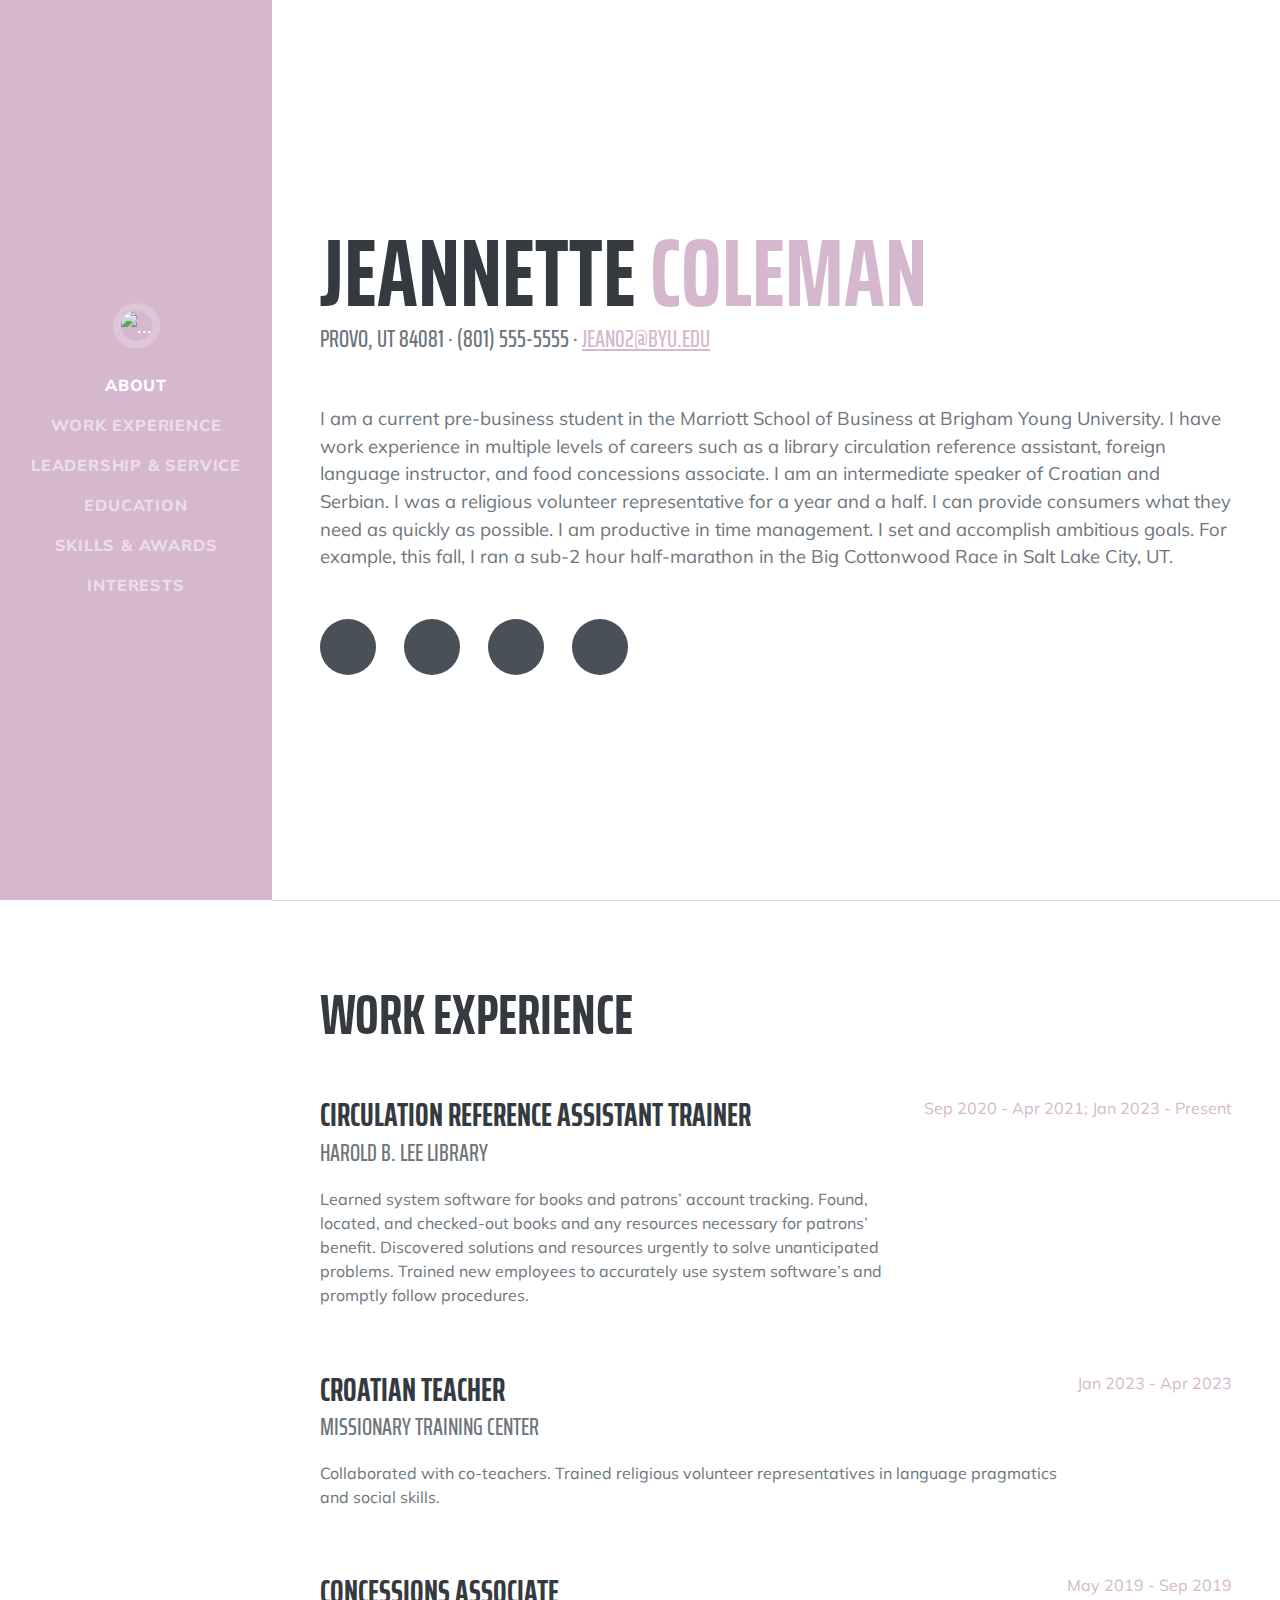
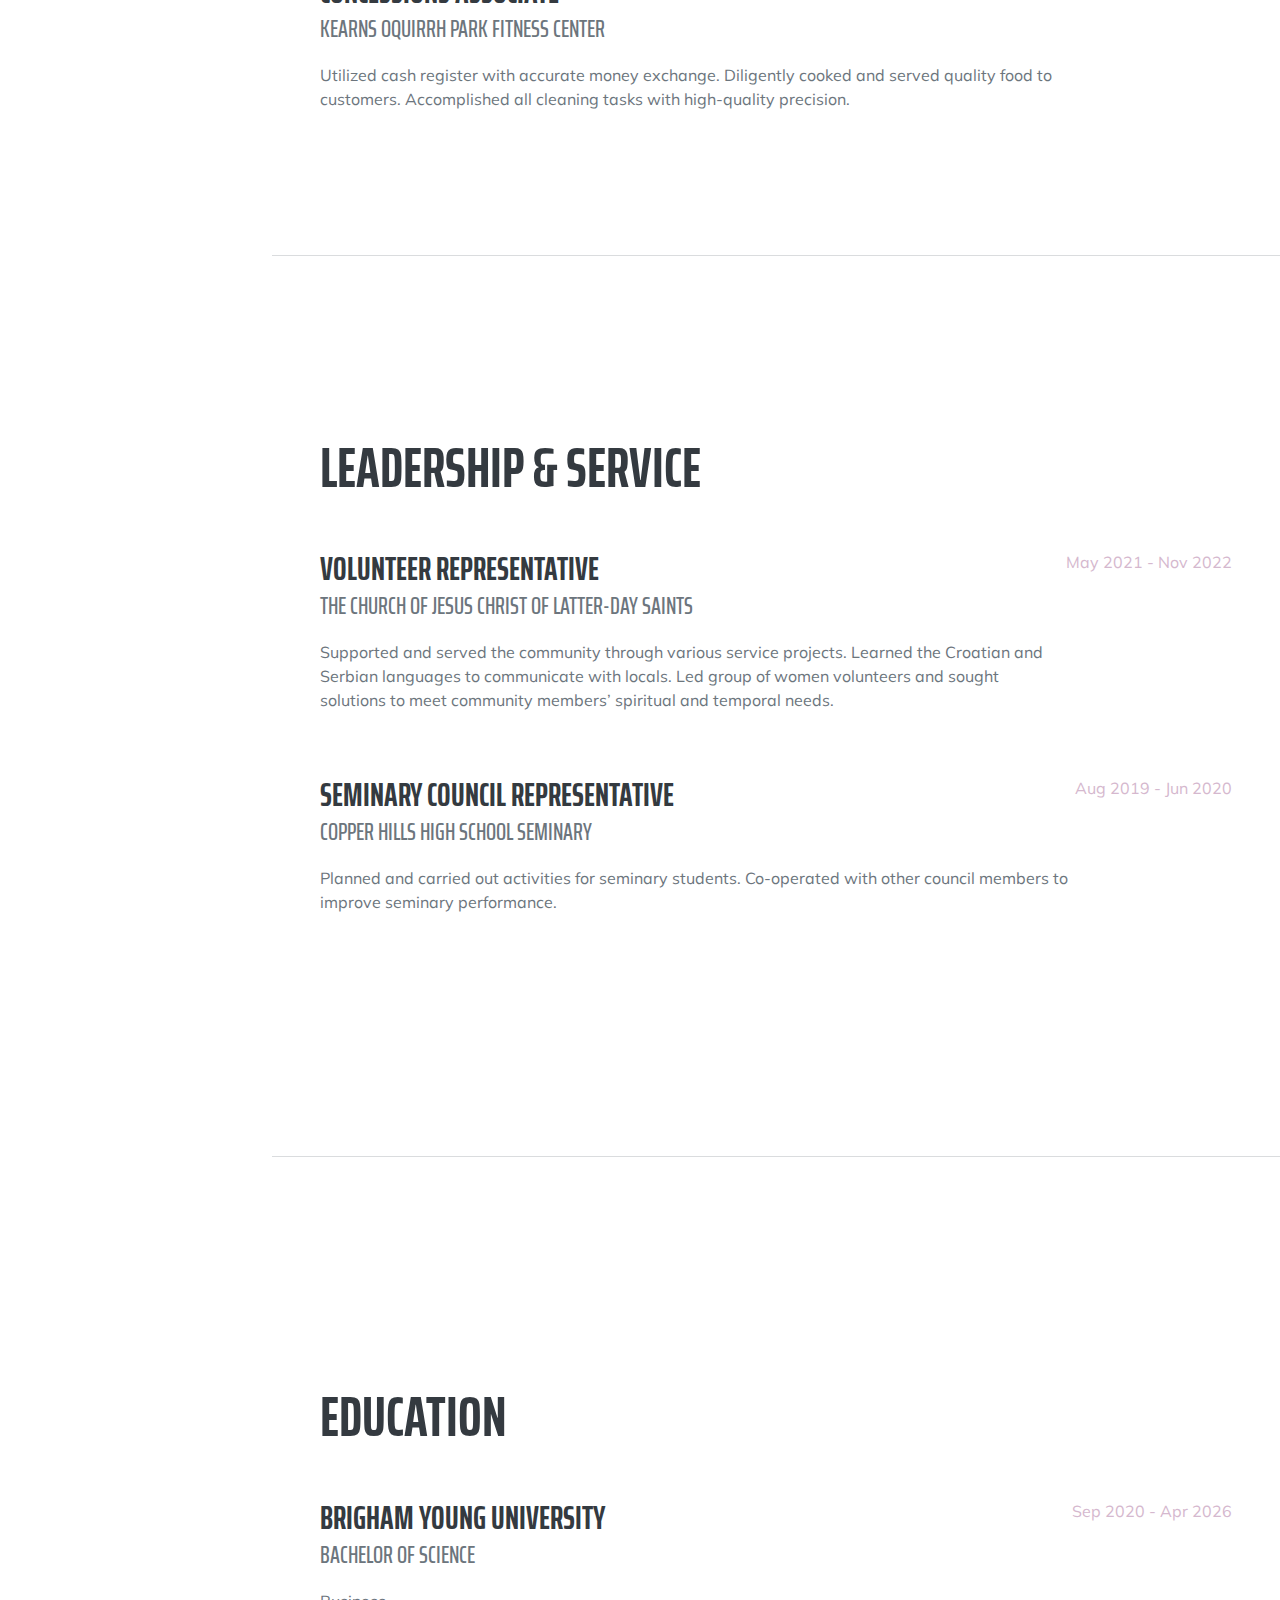
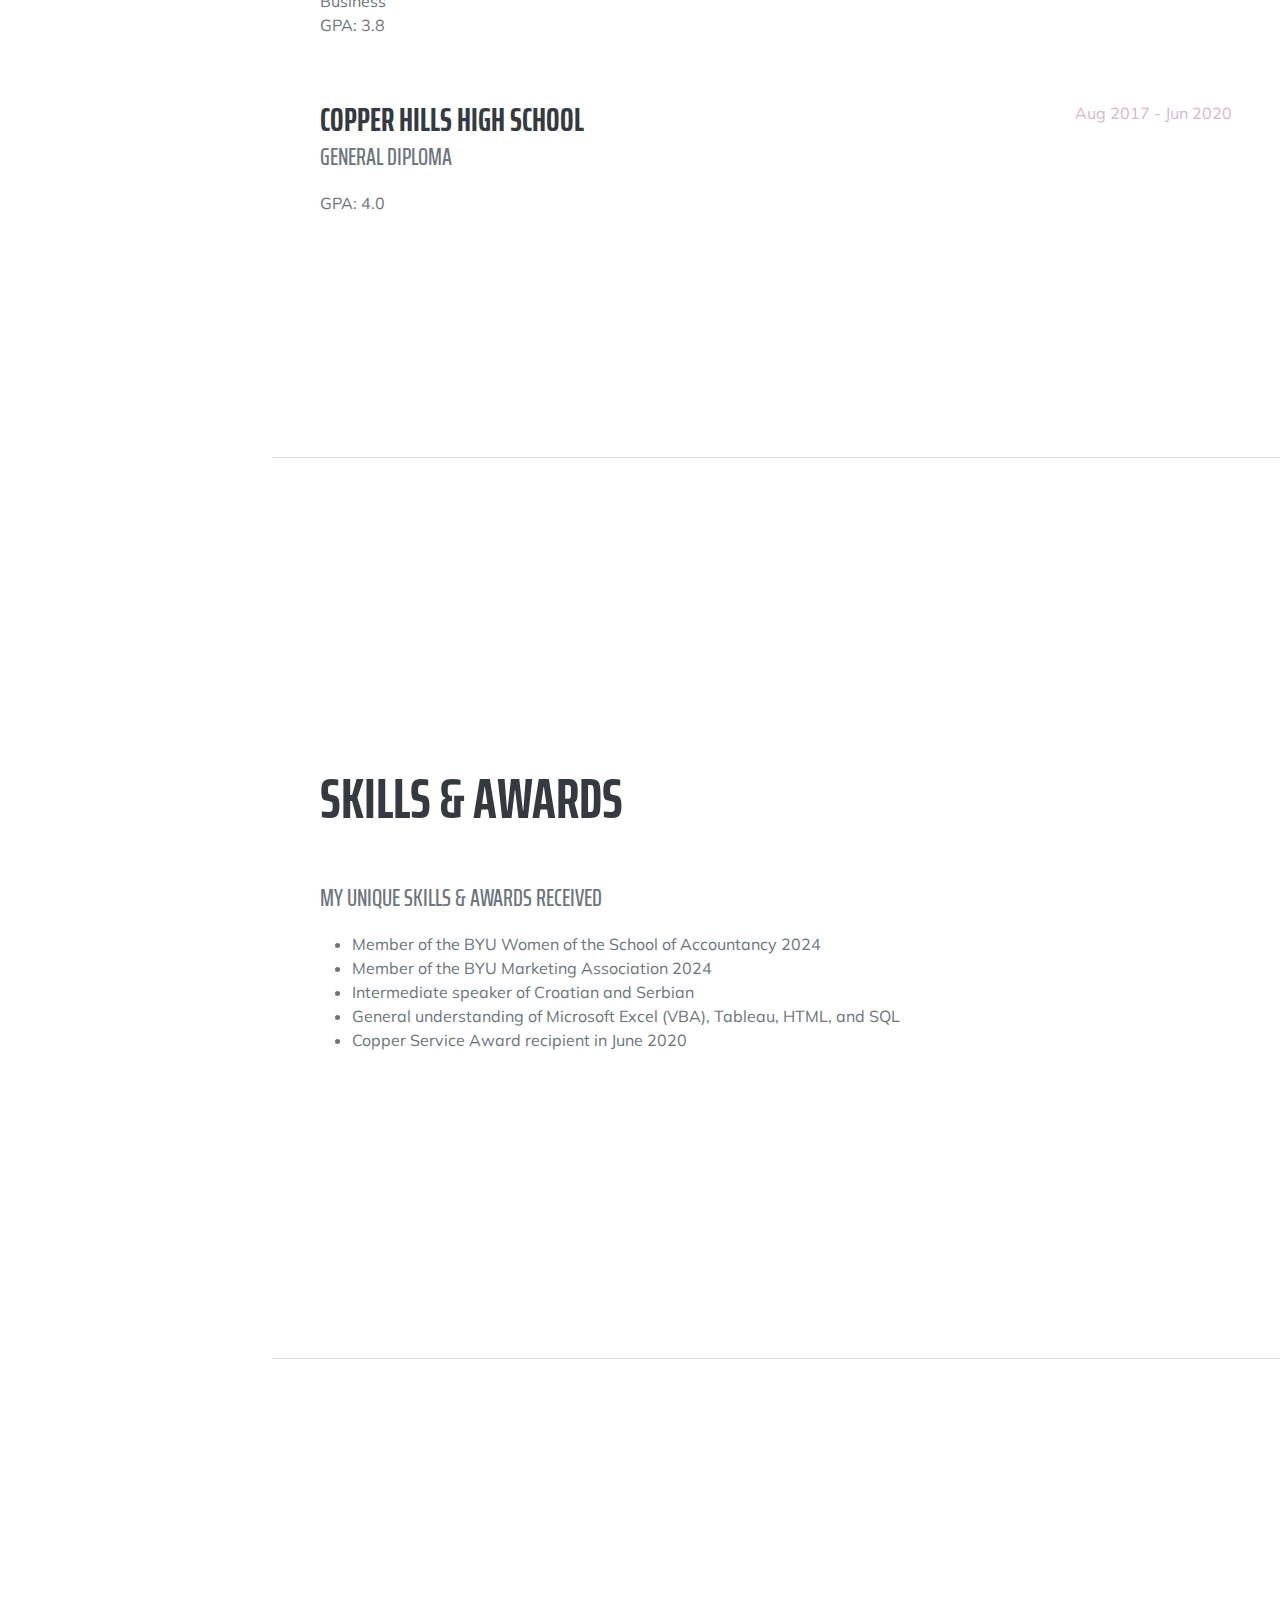
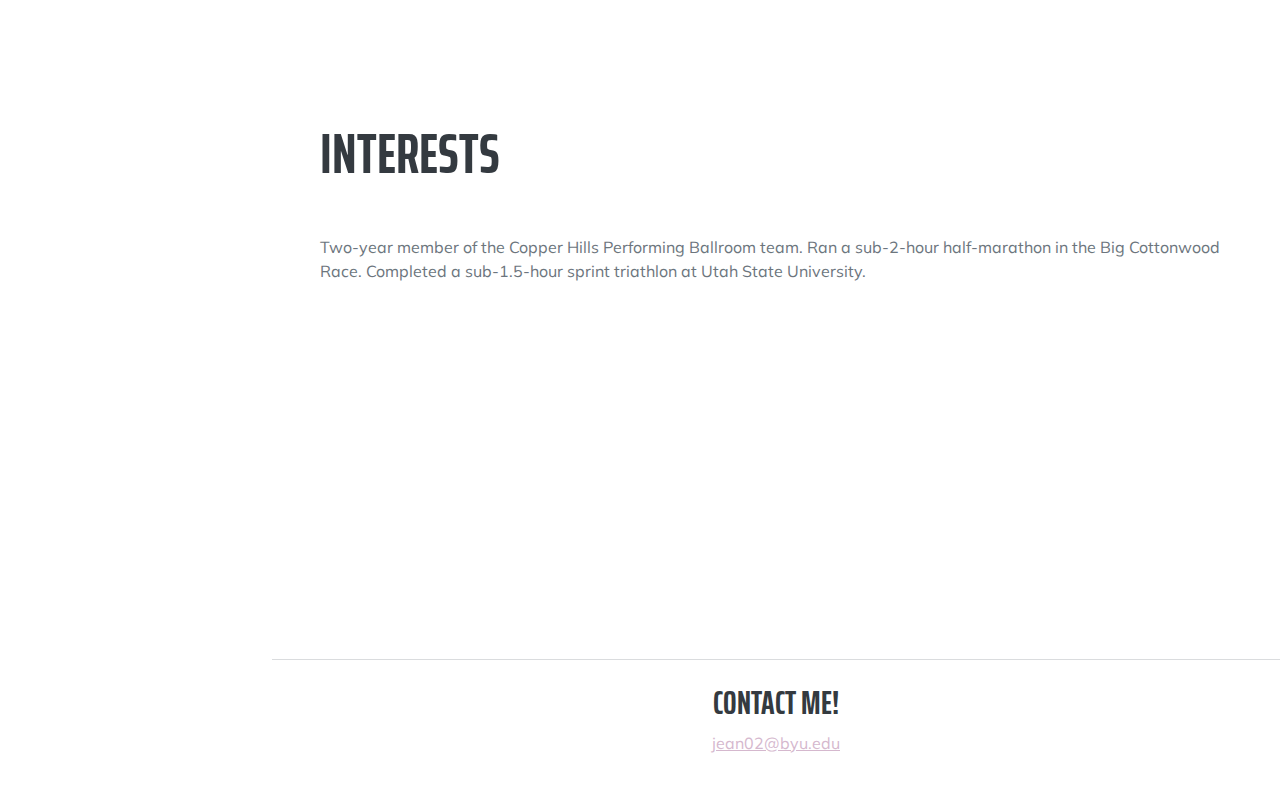
==== index.html @ af4621f7 "Add files via upload" ====
<!DOCTYPE html>
<html lang="en">
    <head>
        <meta charset="utf-8" />
        <meta name="viewport" content="width=device-width, initial-scale=1, shrink-to-fit=no" />
        <meta name="description" content="" />
        <meta name="author" content="" />
        <title>Resume - Start Bootstrap Theme</title>
        <link rel="icon" type="image/x-icon" href="assets/img/new_one.jpeg" />
        <!-- Font Awesome icons (free version)-->
        <script src="https://use.fontawesome.com/releases/v6.3.0/js/all.js" crossorigin="anonymous"></script>
        <!-- Google fonts-->
        <link href="https://fonts.googleapis.com/css?family=Saira+Extra+Condensed:500,700" rel="stylesheet" type="text/css" />
        <link href="https://fonts.googleapis.com/css?family=Muli:400,400i,800,800i" rel="stylesheet" type="text/css" />
        <!-- Core theme CSS (includes Bootstrap)-->
        <link href="css/styles.css" rel="stylesheet" />
        <link href="css/mystyles.css" rel="stylesheet" />
    </head>
    <body id="page-top">
        <!-- Navigation-->
        <nav class="navbar navbar-expand-lg navbar-dark bg-rgb fixed-top" id="sideNav">
            <a class="navbar-brand js-scroll-trigger" href="#page-top">
                <span class="d-block d-lg-none">Jeannette Coleman</span>
                <span class="d-none d-lg-block"><img class="img-fluid img-profile rounded-circle mx-auto mb-2" src="assets/img/profile.jpg" alt="..." /></span>
            </a>
            <button class="navbar-toggler" type="button" data-bs-toggle="collapse" data-bs-target="#navbarResponsive" aria-controls="navbarResponsive" aria-expanded="false" aria-label="Toggle navigation"><span class="navbar-toggler-icon"></span></button>
            <div class="collapse navbar-collapse" id="navbarResponsive">
                <ul class="navbar-nav">
                    <li class="nav-item"><a class="nav-link js-scroll-trigger" href="#about">About</a></li>
                    <li class="nav-item"><a class="nav-link js-scroll-trigger" href="#experience">Work Experience</a></li>
                    <li class="nav-item"><a class="nav-link js-scroll-trigger" href="#leadership">Leadership & Service</a></li>
                    <li class="nav-item"><a class="nav-link js-scroll-trigger" href="#education">Education</a></li>
                    <li class="nav-item"><a class="nav-link js-scroll-trigger" href="#skills">Skills & Awards</a></li>
                    <li class="nav-item"><a class="nav-link js-scroll-trigger" href="#interests">Interests</a></li>
                </ul>
            </div>
        </nav>
        <!-- Page Content-->
        <div class="container-fluid p-0">
            <!-- About-->
            <section class="resume-section" id="about">
                <div class="resume-section-content">
                    <h1 class="mb-0">
                        Jeannette
                        <span class="best_color">Coleman</span>
                    </h1>
                    <div class="subheading mb-5">
                        PROVO, UT 84081 · (801) 555-5555 ·
                        <a href="mailto:jean02@byu.edu" class="best_color">jean02@byu.edu</a>
                    </div>
                    <p class="lead mb-5">I am a current pre-business student in the Marriott School of Business at Brigham Young University. I have work experience in multiple levels of careers such as a library circulation reference assistant, foreign language instructor, and food concessions associate. I am an intermediate speaker of Croatian and Serbian. I was a religious volunteer representative for a year and a half. I can provide consumers what they need as quickly as possible. I am productive in time management. I set and accomplish ambitious goals. For example, this fall, I ran a sub-2 hour half-marathon in the Big Cottonwood Race in Salt Lake City, UT.</p>
                    <div class="social-icons">
                        <a class="social-icon" href="https://www.linkedin.com/in/jeannettecoleman323" target="_blank"><i class="fab fa-linkedin-in" class="social-icon:hover"></i></a>
                        <a class="social-icon" href="https://www.instagram.com/colemanjeannette/" target="_blank"><i class="fab fa-instagram"></i></a>
                        <a class="social-icon" href="https://www.facebook.com/jeannette.coleman.547/" target="_blank"><i class="fab fa-facebook-f"></i></a>
                        <a class="social-icon" href="#!" target="_blank"><i class="fab fa-github"></i></a>
                    </div>
                </div>
            </section>
            <hr class="m-0" />
            <!-- Experience-->
            <section class="resume-section" id="experience">
                <div class="resume-section-content">
                    <h2 class="mb-5">Work Experience</h2>
                    <div class="d-flex flex-column flex-md-row justify-content-between mb-5">
                        <div class="flex-grow-1">
                            <h3 class="mb-0">Circulation Reference Assistant Trainer</h3>
                            <div class="subheading mb-3">Harold B. Lee Library</div>
                            <p>Learned system software for books and patrons’ account tracking. Found, located, and checked-out books and any resources necessary for patrons’ benefit. Discovered solutions and resources urgently to solve unanticipated problems. Trained new employees to accurately use system software’s and promptly follow procedures.</p>
                        </div>
                        <div class="flex-shrink-0"><span class="best_color">Sep 2020 - Apr 2021; Jan 2023 - Present</span></div>
                    </div>
                    <div class="d-flex flex-column flex-md-row justify-content-between mb-5">
                        <div class="flex-grow-1">
                            <h3 class="mb-0">Croatian Teacher</h3>
                            <div class="subheading mb-3">Missionary Training Center</div>
                            <p>Collaborated with co-teachers. Trained religious volunteer representatives in language pragmatics and social skills.</p>
                        </div>
                        <div class="flex-shrink-0"><span class="best_color">Jan 2023 - Apr 2023</span></div>
                    </div>
                    <div class="d-flex flex-column flex-md-row justify-content-between mb-5">
                        <div class="flex-grow-1">
                            <h3 class="mb-0">Concessions Associate</h3>
                            <div class="subheading mb-3">Kearns Oquirrh Park Fitness Center</div>
                            <p>Utilized cash register with accurate money exchange. Diligently cooked and served quality food to customers. Accomplished all cleaning tasks with high-quality precision.</p>
                        </div>
                        <div class="flex-shrink-0"><span class="best_color">May 2019 - Sep 2019</span></div>
                </div>
            </section>
            <hr class="m-0" />
            <!-- Leadserhip & Service-->
            <section class="resume-section" id="leadership">
                <div class="resume-section-content">
                    <h2 class="mb-5">Leadership & Service</h2>
                    <div class="d-flex flex-column flex-md-row justify-content-between mb-5">
                        <div class="flex-grow-1">
                            <h3 class="mb-0">Volunteer Representative</h3>
                            <div class="subheading mb-3">The Church of Jesus Christ of Latter-day Saints</div>
                            <p>Supported and served the community through various service projects. Learned the Croatian and Serbian languages to communicate with locals. Led group of women volunteers and sought solutions to meet community members’ spiritual and temporal needs.</p>
                        </div>
                        <div class="flex-shrink-0"><span class="best_color">May 2021 - Nov 2022</span></div>
                    </div>
                    <div class="d-flex flex-column flex-md-row justify-content-between mb-5">
                        <div class="flex-grow-1">
                            <h3 class="mb-0">Seminary Council Representative</h3>
                            <div class="subheading mb-3">Copper Hills High School Seminary</div>
                            <p>Planned and carried out activities for seminary students. Co-operated with other council members to improve seminary performance.</p>
                        </div>
                        <div class="flex-shrink-0"><span class="best_color">Aug 2019 - Jun 2020</span></div>
                </div>
            </section>
            <hr class="m-0" />
            <!-- Education-->
            <section class="resume-section" id="education">
                <div class="resume-section-content">
                    <h2 class="mb-5">Education</h2>
                    <div class="d-flex flex-column flex-md-row justify-content-between mb-5">
                        <div class="flex-grow-1">
                            <h3 class="mb-0">Brigham Young University</h3>
                            <div class="subheading mb-3">Bachelor of Science</div>
                            <div>Business</div>
                            <p>GPA: 3.8</p>
                        </div>
                        <div class="flex-shrink-0"><span class="best_color">Sep 2020 - Apr 2026</span></div>
                    </div>
                    <div class="d-flex flex-column flex-md-row justify-content-between">
                        <div class="flex-grow-1">
                            <h3 class="mb-0">Copper Hills High School</h3>
                            <div class="subheading mb-3">General Diploma</div>
                            <p>GPA: 4.0</p>
                        </div>
                        <div class="flex-shrink-0"><span class="best_color">Aug 2017 - Jun 2020</span></div>
                    </div>
                </div>
            </section>
            <hr class="m-0" />
            <!-- Skills and Awards-->
            <section class="resume-section" id="skills">
                <div class="resume-section-content">
                    <h2 class="mb-5">Skills & Awards</h2>
                    <div class="subheading mb-3">My Unique Skills & Awards Received</div>
                    <ul class="fa-ul mb-0">
                        <li>
                            <span class="fa-li"><i class="fas fa-check"></i></span>
                            Member of the BYU Women of the School of Accountancy 2024
                        </li>
                        <li>
                            <span class="fa-li"><i class="fas fa-check"></i></span>
                            Member of the BYU Marketing Association 2024
                        </li>
                        <li>
                            <span class="fa-li"><i class="fas fa-check"></i></span>
                            Intermediate speaker of Croatian and Serbian
                        </li>
                        <li>
                            <span class="fa-li"><i class="fas fa-check"></i></span>
                            General understanding of Microsoft Excel (VBA), Tableau, HTML, and SQL
                        </li>
                        <li>
                            <span class="fa-li"><i class="fas fa-check"></i></span>
                            Copper Service Award recipient in June 2020
                        </li>
                    </ul>
                </div>
            </section>
            <hr class="m-0" />
            <!-- Interests-->
            <section class="resume-section" id="interests">
                <div class="resume-section-content">
                    <h2 class="mb-5">Interests</h2>
                    <p>Two-year member of the Copper Hills Performing Ballroom team. Ran a sub-2-hour half-marathon in the Big Cottonwood Race. Completed a sub-1.5-hour sprint triathlon at Utah State University.</p>
                    <!--<p class="mb-0">When forced indoors, I follow a number of sci-fi and fantasy genre movies and television shows, I am an aspiring chef, and I spend a large amount of my free time exploring the latest technology advancements in the front-end web development world.</p>-->
                </div>
            </section>
            <hr class="m-0" />
            <!-- Awards-->
           <!-- <section class="resume-section" id="awards">
                <div class="resume-section-content">
                    <h2 class="mb-5">Awards & Certifications</h2>
                    <ul class="fa-ul mb-0">
                        <li>
                            <span class="fa-li"><i class="fas fa-check"></i></span>
                            Mobile-First, Responsive Design
                        </li>
                        <li>
                            <span class="fa-li"><i class="fas fa-check"></i></span>
                            Google Analytics Certified Developer
                        </li>
                        <li>
                            <span class="fa-li"><i class="fas fa-check"></i></span>
                            Mobile Web Specialist - Google Certification
                        </li>
                        <li>
                            <span class="fa-li"><i class="fas fa-check"></i></span>
                            1
                            <sup>st</sup>
                            Place - University of Colorado Boulder - Emerging Tech Competition 2009
                        </li>
                        <li>
                            <span class="fa-li"><i class="fas fa-check"></i></span>
                            1
                            <sup>st</sup>
                            Place - University of Colorado Boulder - Adobe Creative Jam 2008 (UI Design Category)
                        </li>
                        <li>
                            <span class="fa-li"><i class="fas fa-check"></i></span>
                            2
                            <sup>nd</sup>
                            Place - University of Colorado Boulder - Emerging Tech Competition 2008
                        </li>
                    </ul>
                </div>
            </section>
        </div>-->
        <!-- Bootstrap core JS-->
        <script src="https://cdn.jsdelivr.net/npm/bootstrap@5.2.3/dist/js/bootstrap.bundle.min.js"></script>
        <!-- Core theme JS-->
        <script src="js/scripts.js"></script>
    </body>
    <br>
    <!-- Added Footer--> 
    <footer>
        <div class="container"></div>
            <div class="row"></div>
                <center> <h3>Contact me!</h3> </center>
                    <center><a href="mailto:jean02@byu.edu" class="best_color">jean02@byu.edu</a></center>
    <br><br>
</html>
---- css/mystyles.css ----
.navbar.navbar-dark.bg-rgb {
    background-color: rgb(213, 184, 206) !important;
  }

.best_color {
    color:rgb(213, 184, 206)
}

.ol {
    font: var(--bs-body-font-family);
    font-size: 25px;
    color:rgb(213, 184, 206);
    font-family:Georgia, 'Times New Roman', Times, serif;
}

.yay {
    background-color: rgb(234, 234, 233);
}

.yes {
    text-decoration: underline;
    text-decoration-thickness: 2px;
    color:rgb(126, 120, 120);
    font-family:Georgia, 'Times New Roman', Times, serif;
}

.reg_text {
    font-family: 'Lucida Sans', 'Lucida Sans Regular', 'Lucida Grande', 'Lucida Sans Unicode', Geneva, Verdana, sans-serif;
    color:rgb(126, 120, 120);
    font-size: 17px;
}

.oh {
    text-decoration: underline;
    text-decoration-thickness: 2px;
    color:rgb(126, 120, 120);
    font-family:Georgia, 'Times New Roman', Times, serif;
    font-size: 30px;
}
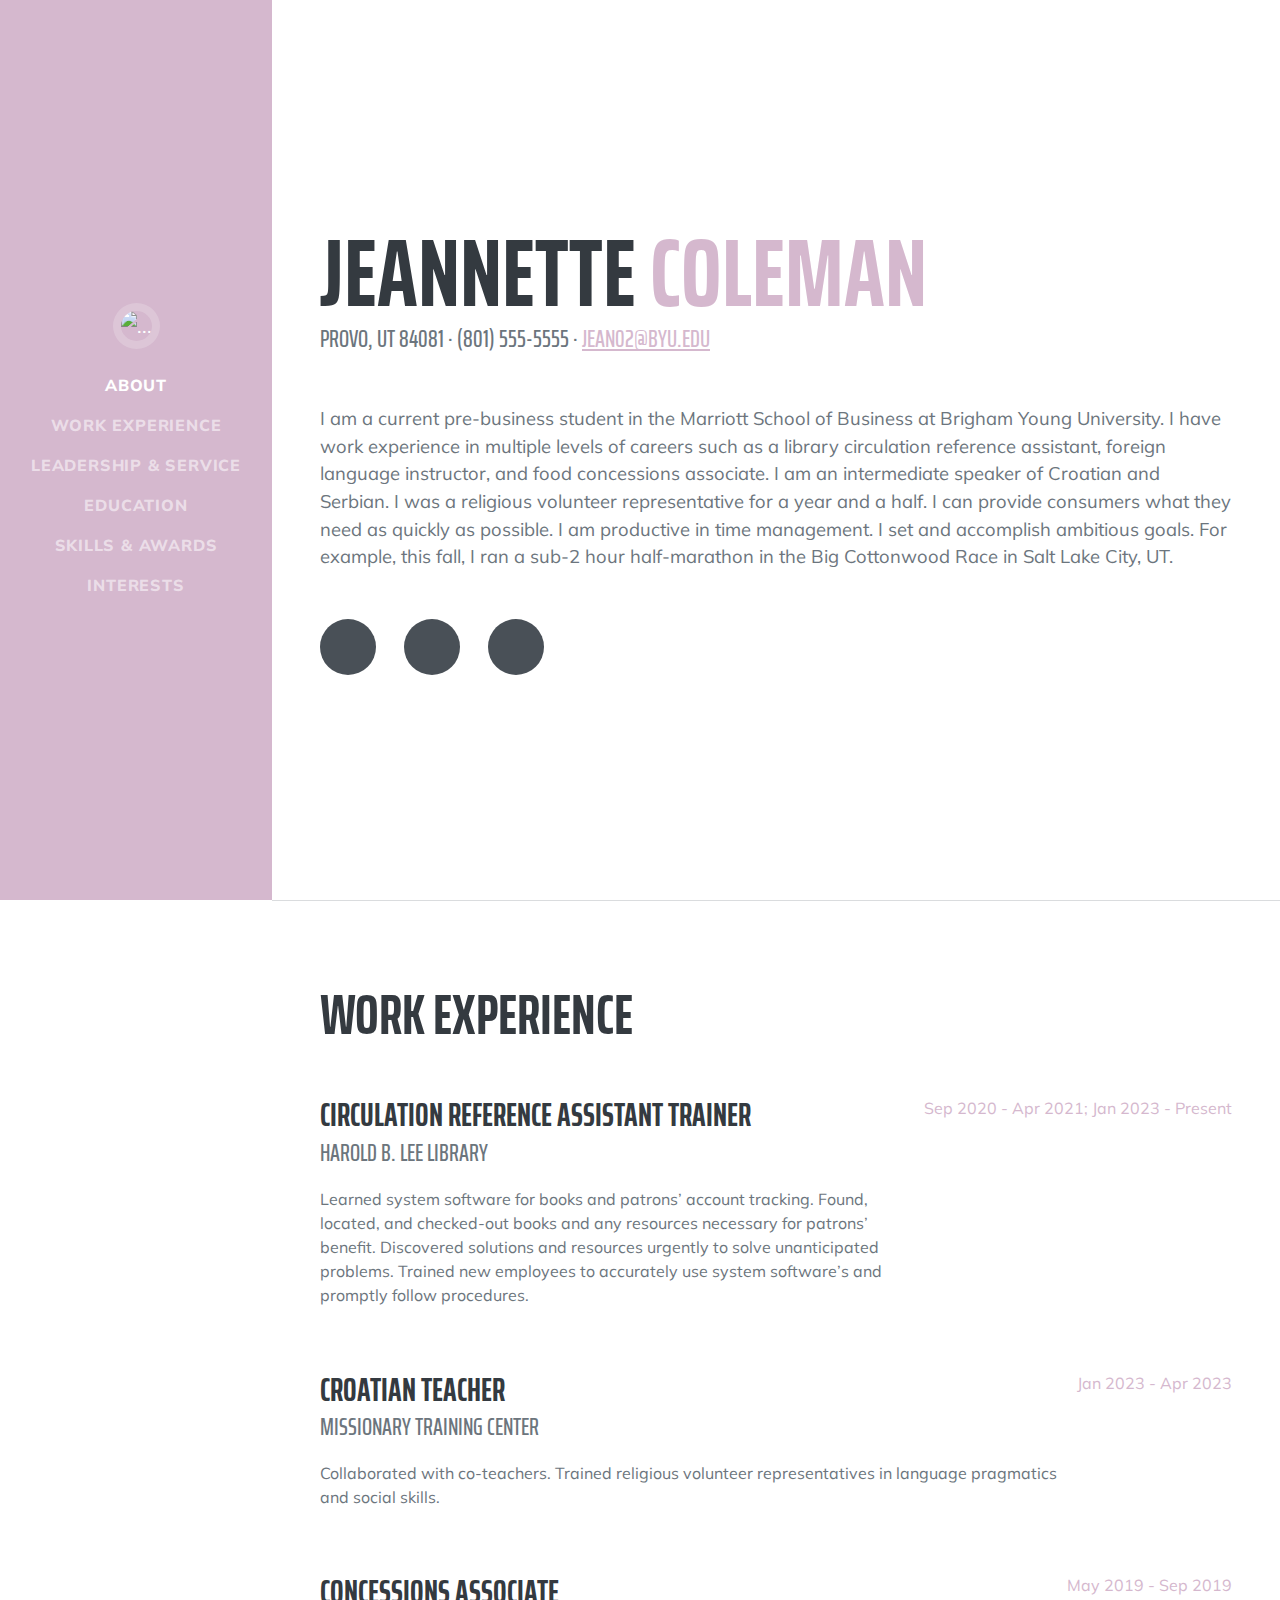
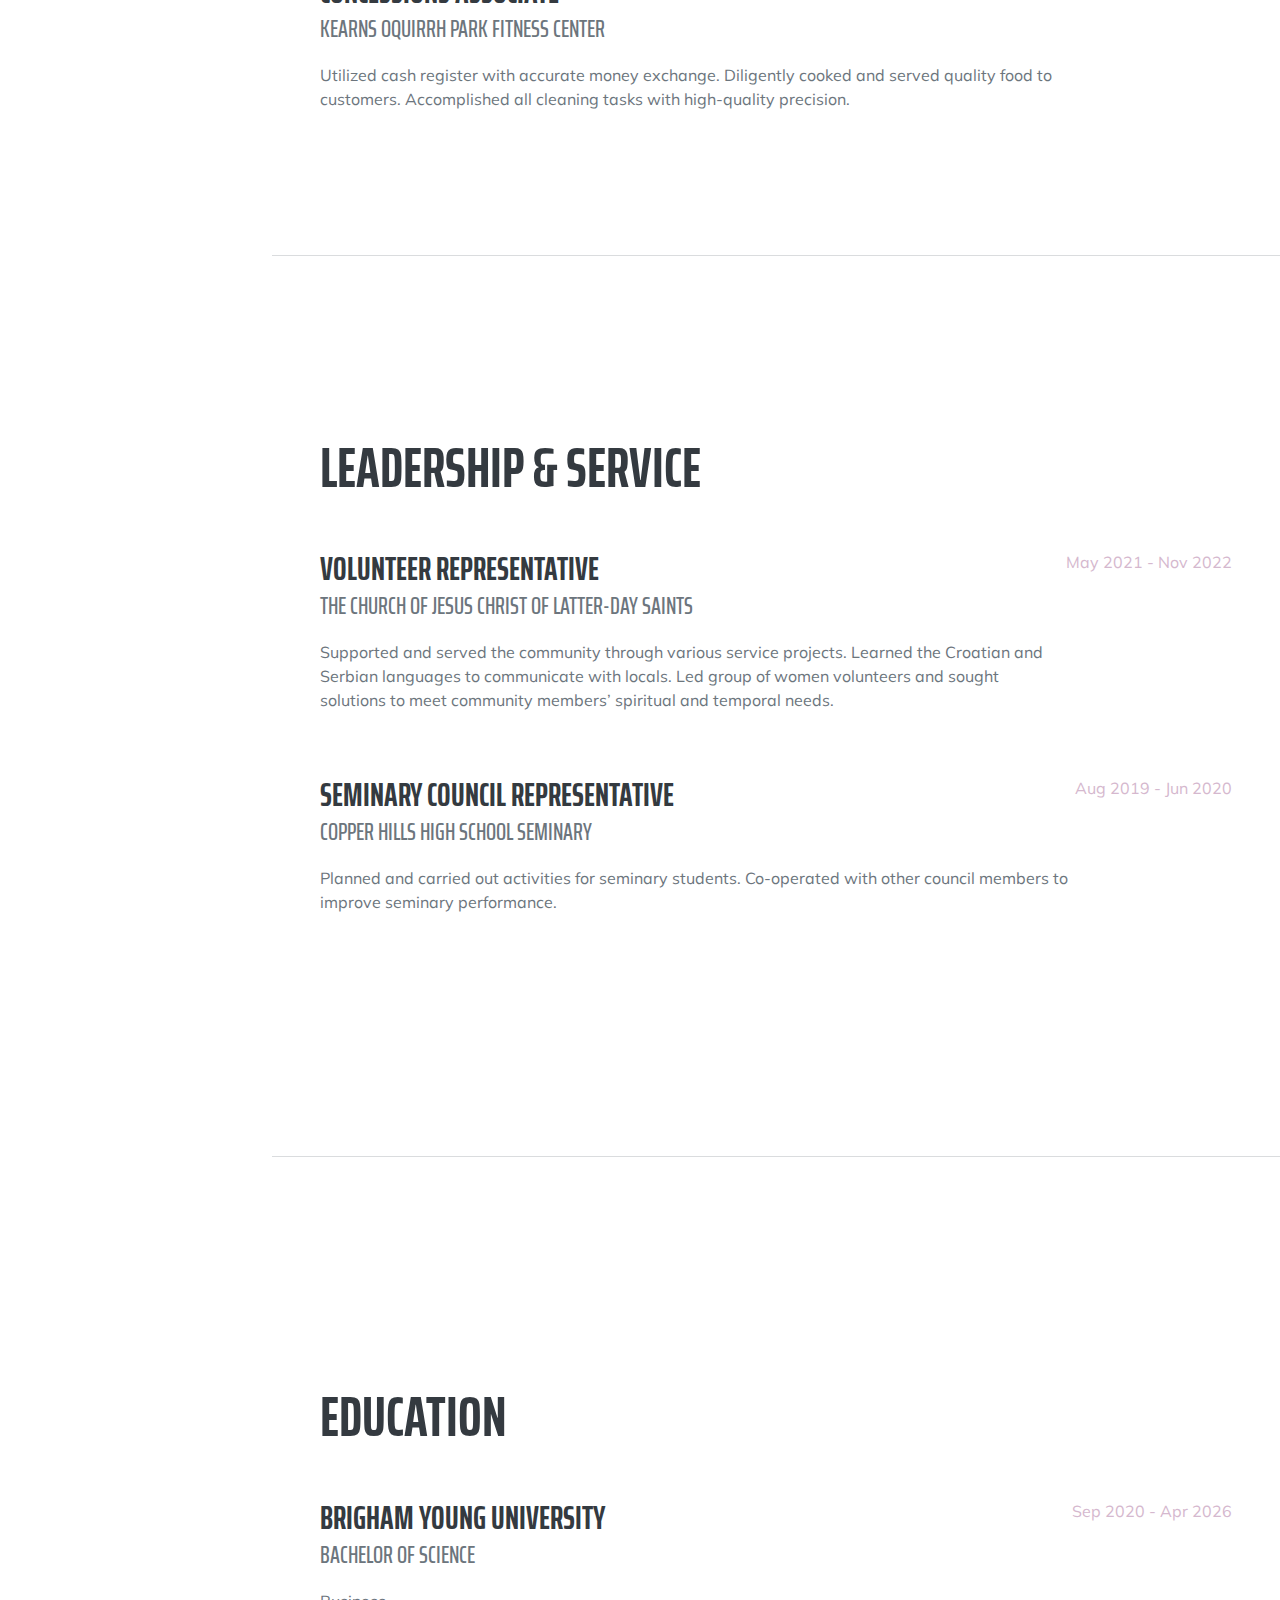
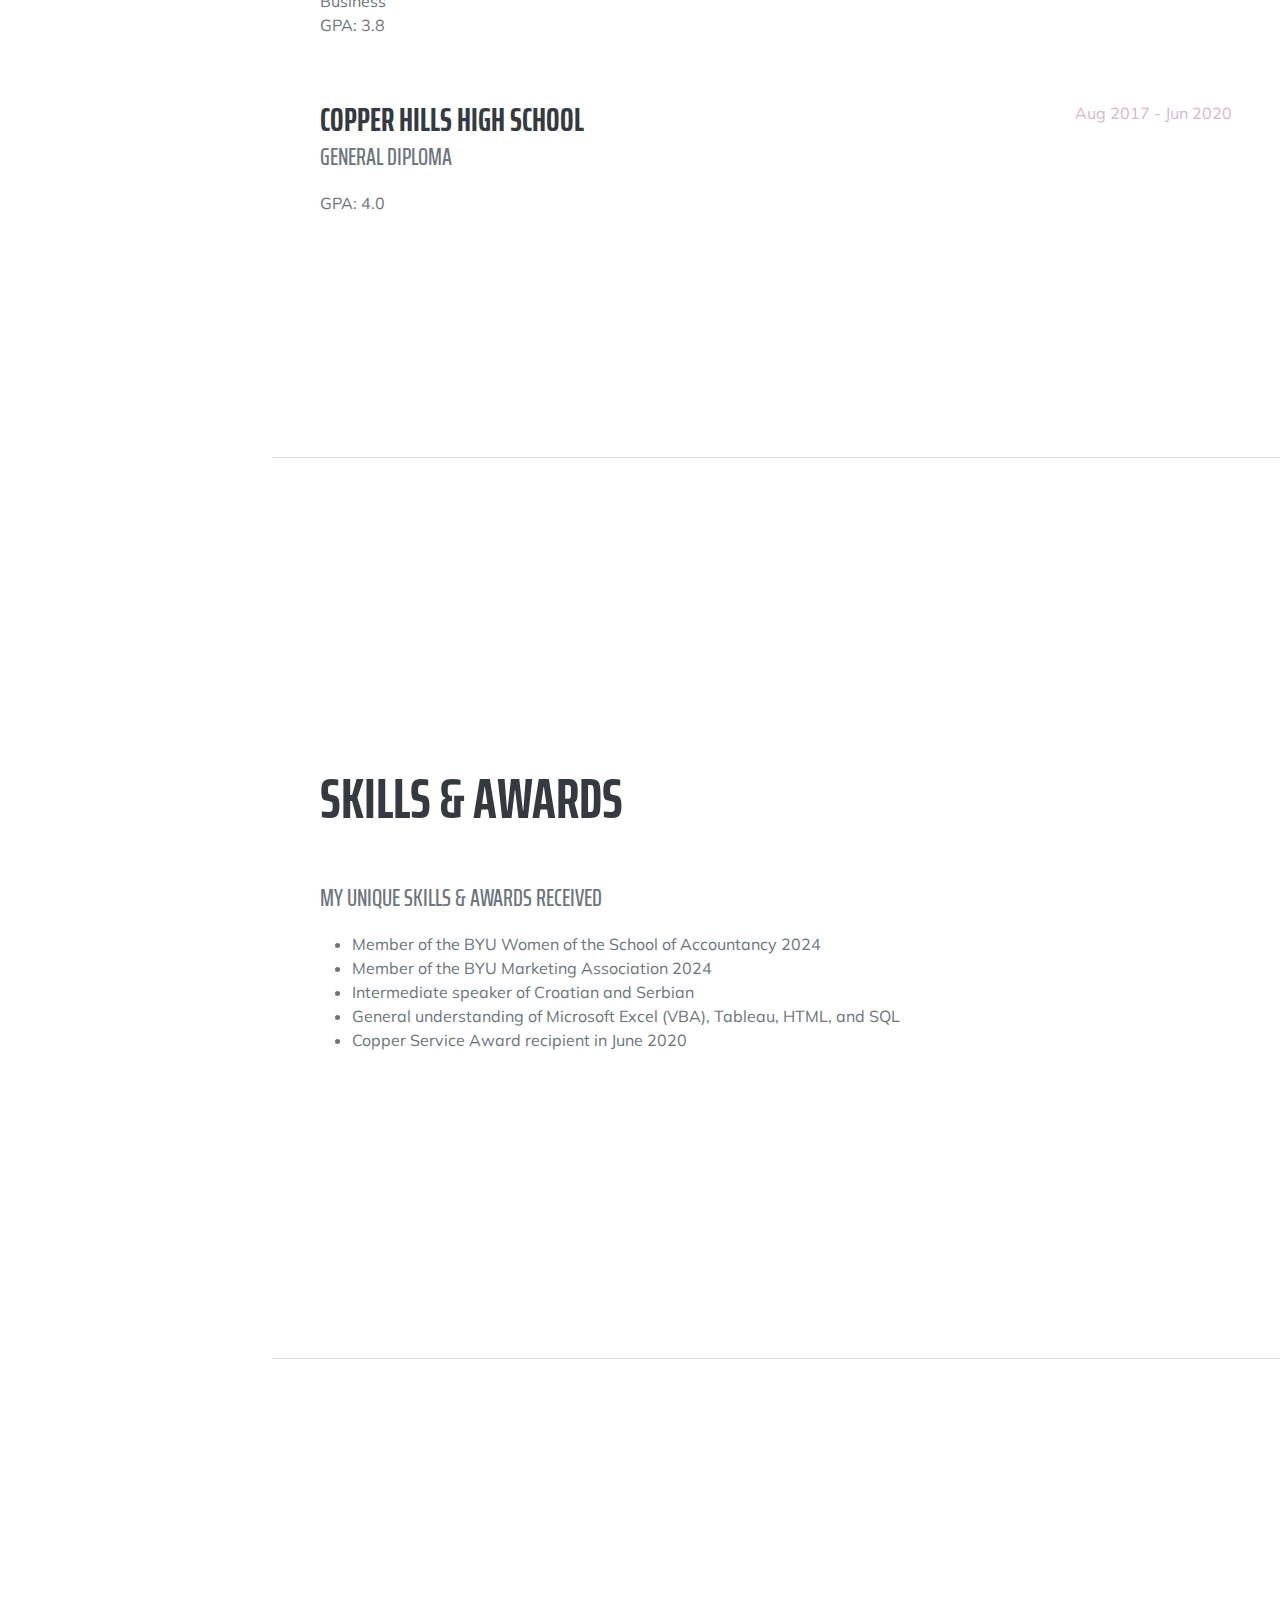
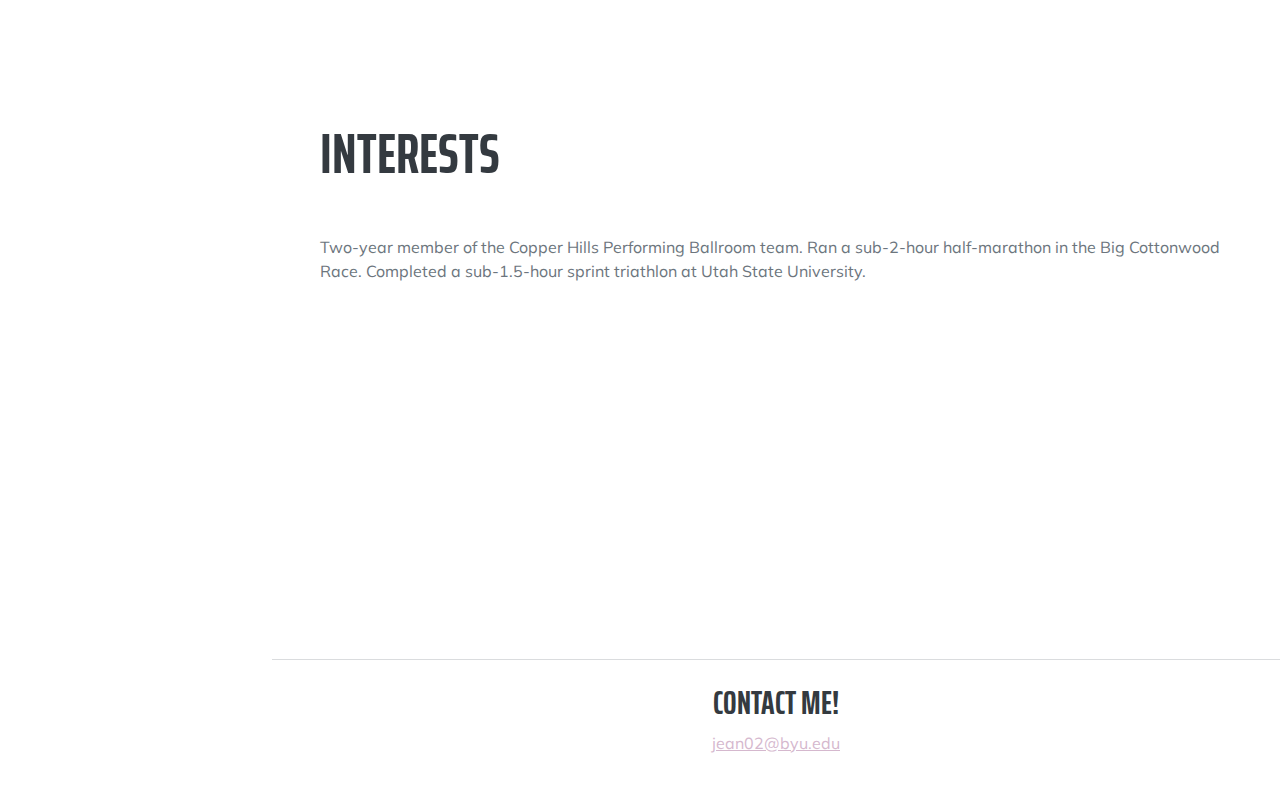
==== commit eb2d870a: "Add files via upload" ====
--- a/index.html
+++ b/index.html
@@ -53,7 +53,7 @@
                         <a class="social-icon" href="https://www.linkedin.com/in/jeannettecoleman323" target="_blank"><i class="fab fa-linkedin-in" class="social-icon:hover"></i></a>
                         <a class="social-icon" href="https://www.instagram.com/colemanjeannette/" target="_blank"><i class="fab fa-instagram"></i></a>
                         <a class="social-icon" href="https://www.facebook.com/jeannette.coleman.547/" target="_blank"><i class="fab fa-facebook-f"></i></a>
-                        <a class="social-icon" href="#!" target="_blank"><i class="fab fa-github"></i></a>
+                        <!--<a class="social-icon" href="https://github.com/JeannetteColeman/IS201" target="_blank"><i class="fab fa-github"></i></a>-->
                     </div>
                 </div>
             </section>
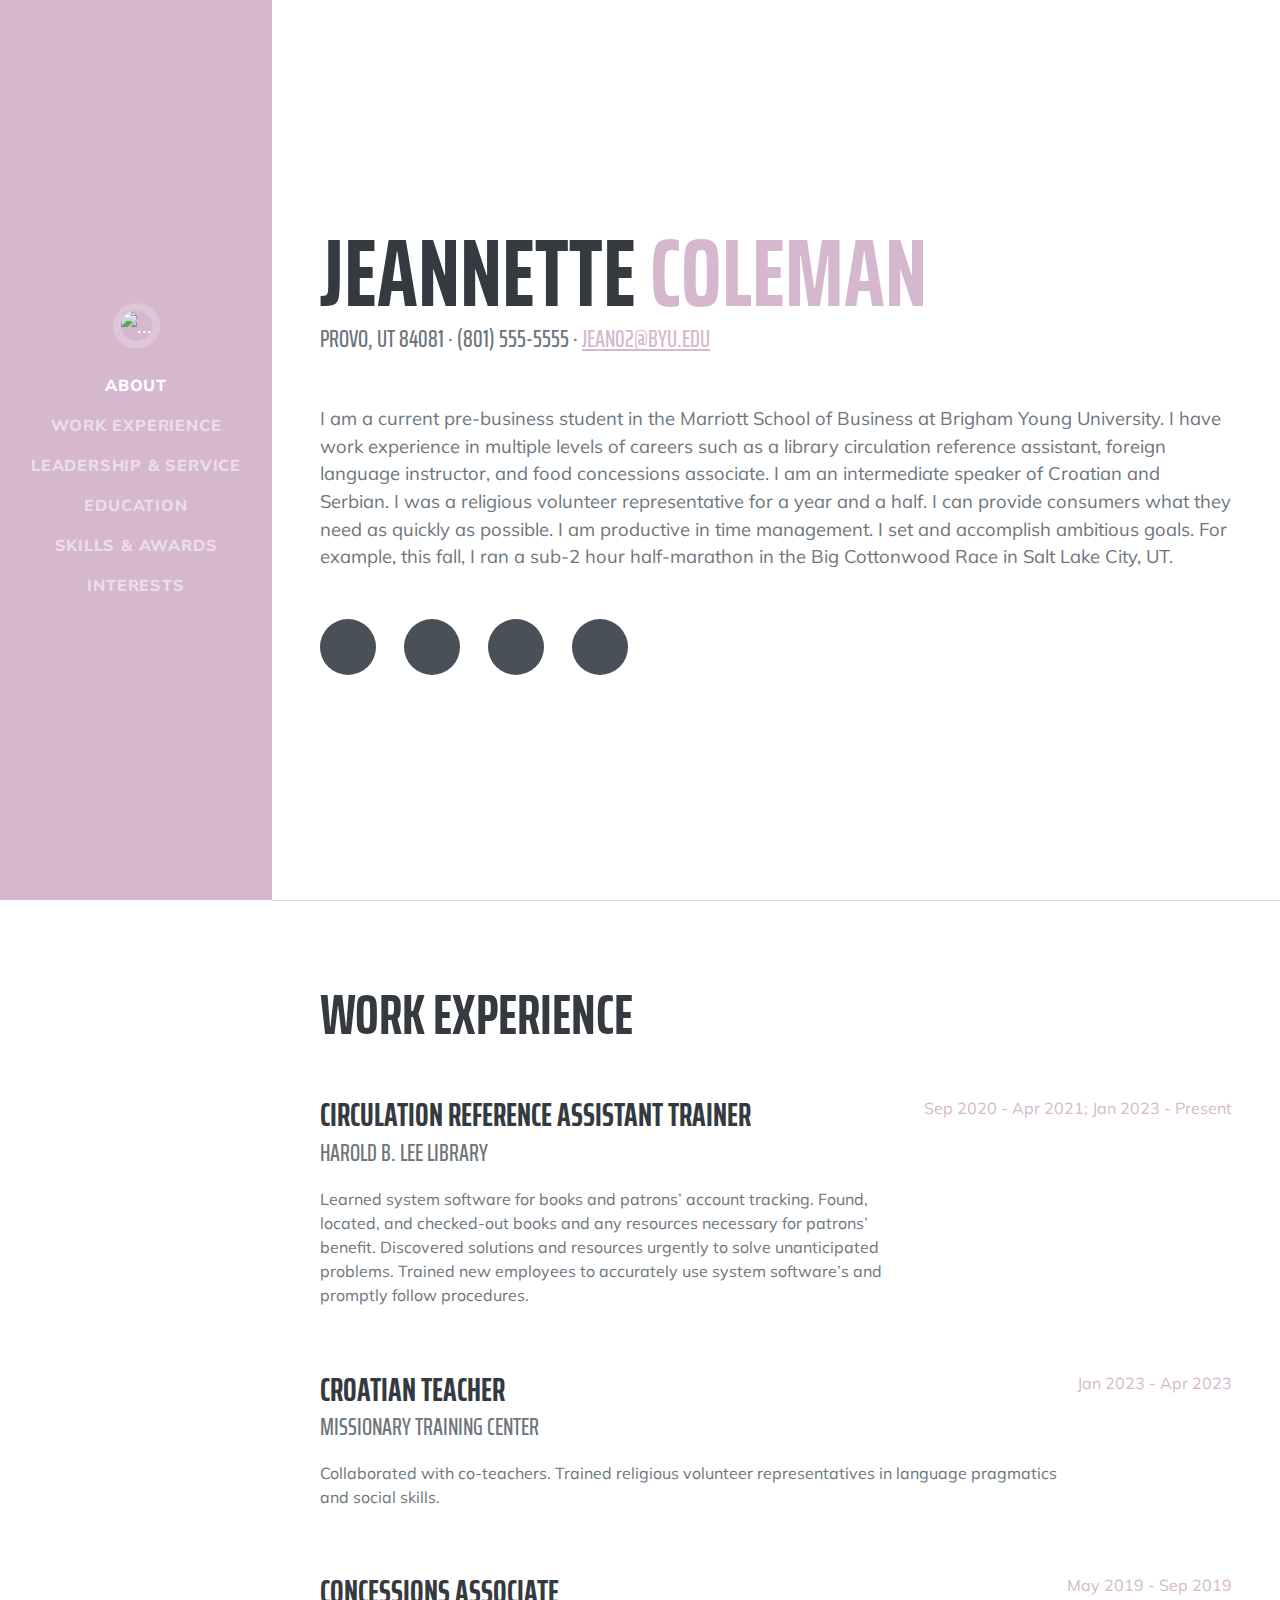
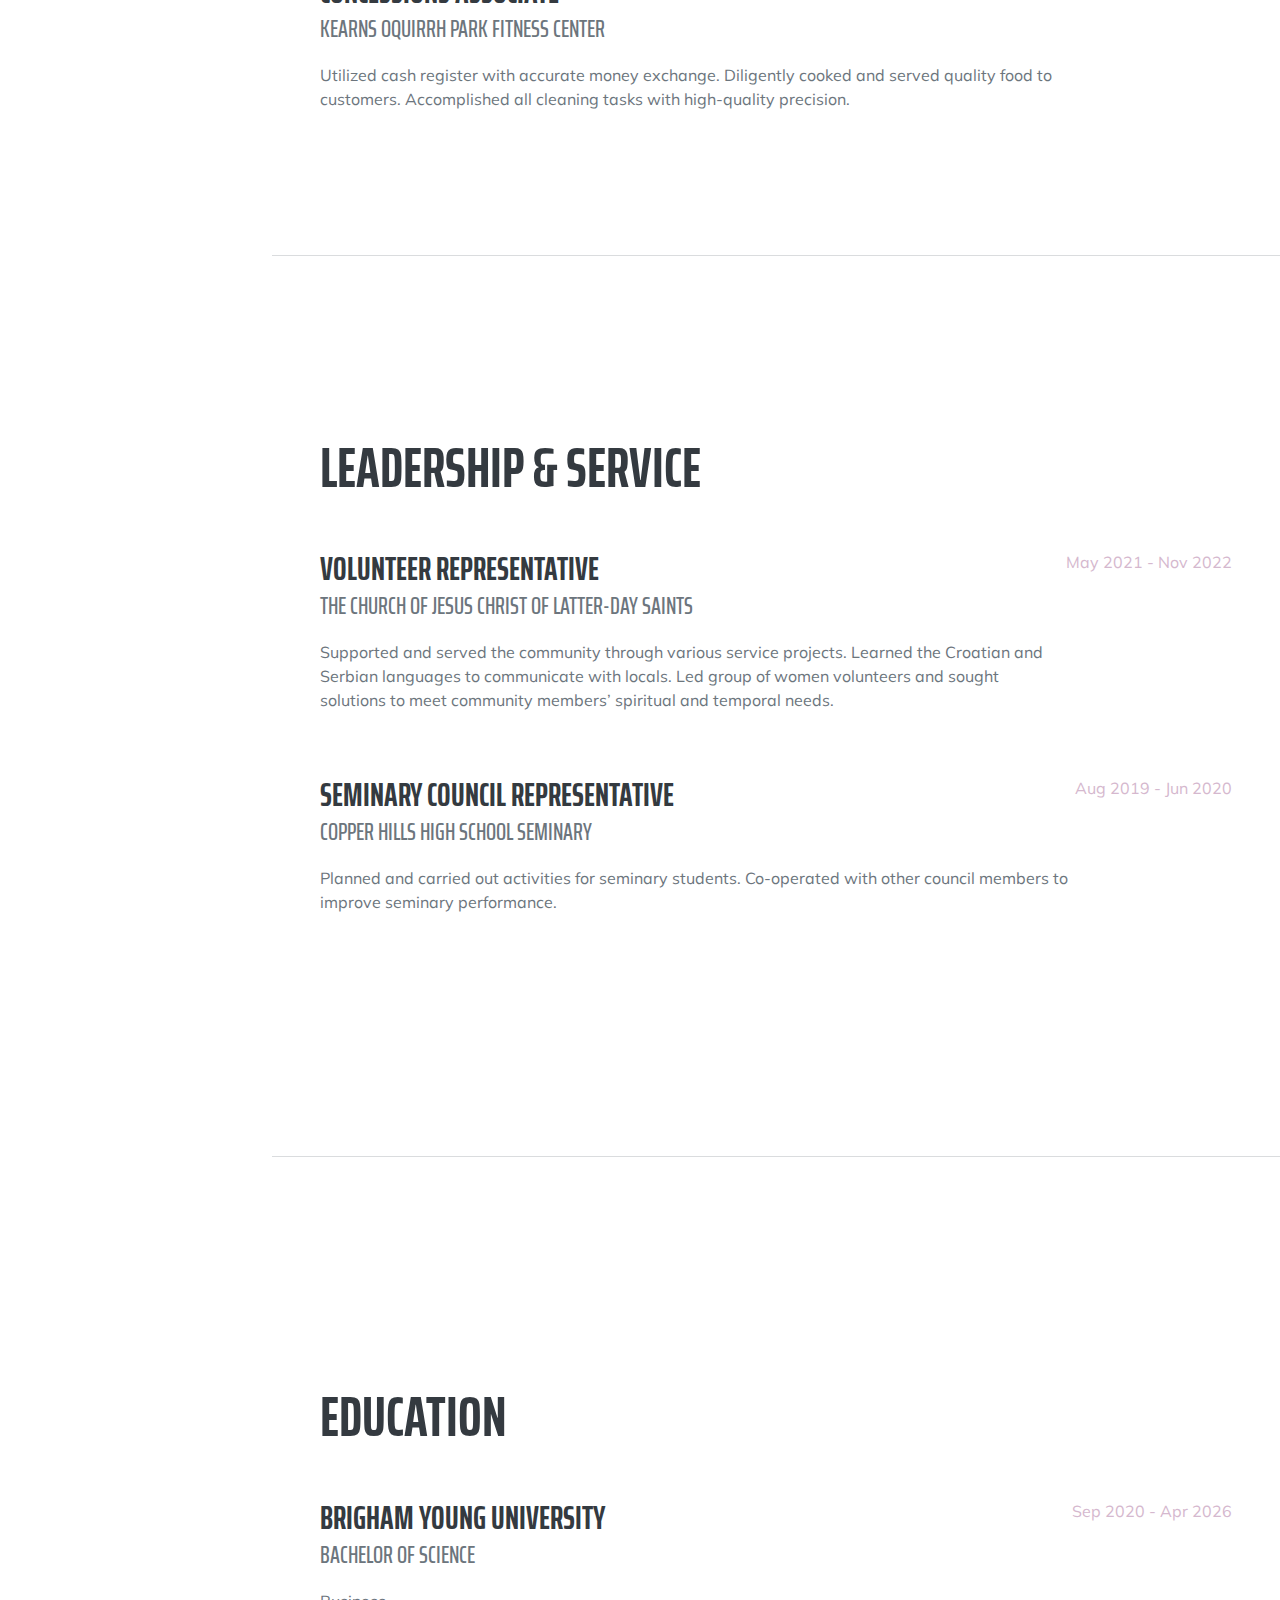
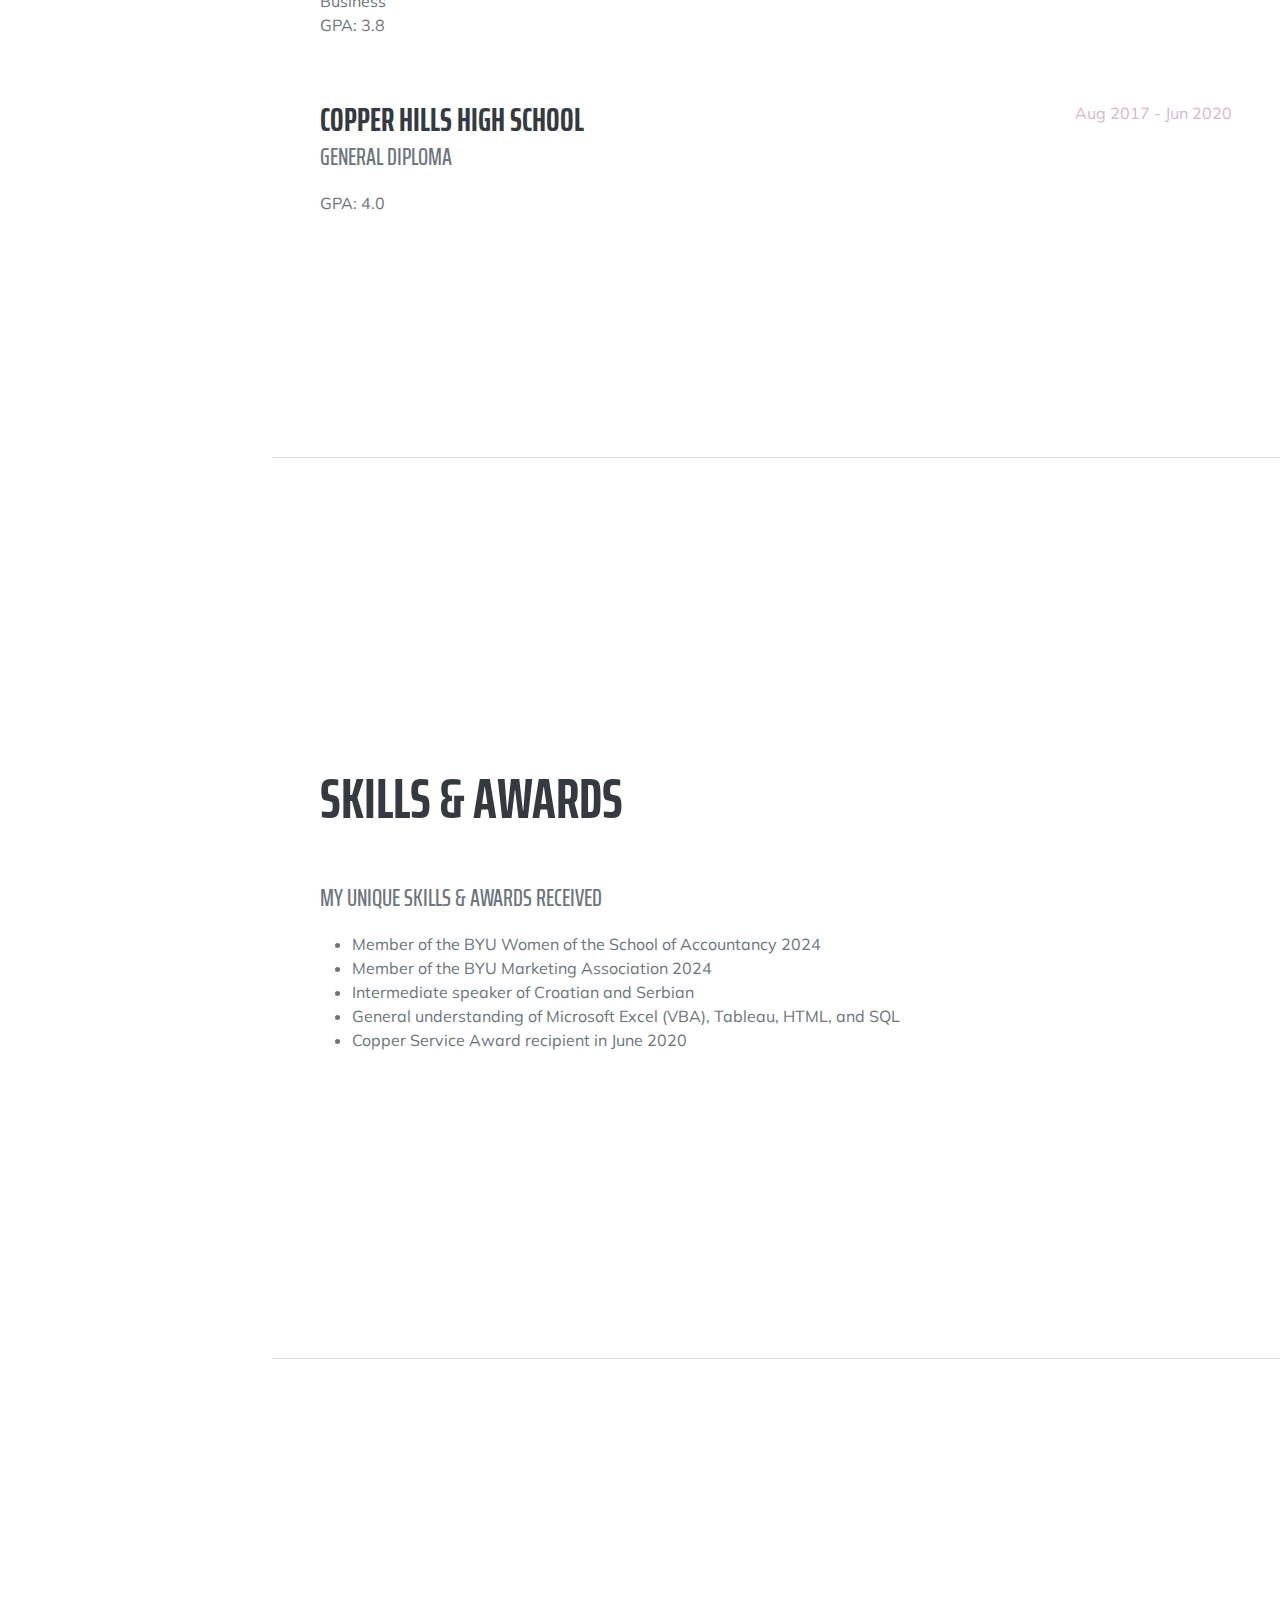
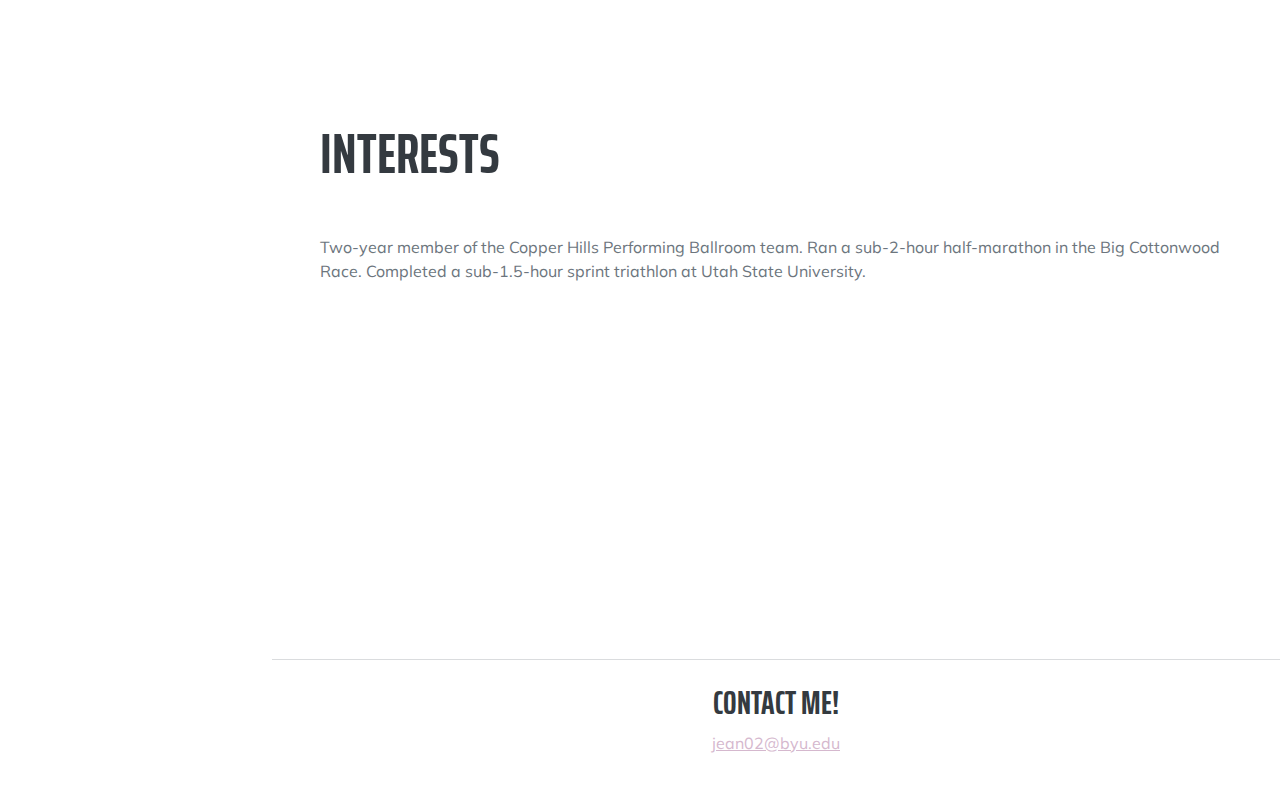
==== commit 6131b21b: "Add files via upload" ====
--- a/index.html
+++ b/index.html
@@ -53,7 +53,7 @@
                         <a class="social-icon" href="https://www.linkedin.com/in/jeannettecoleman323" target="_blank"><i class="fab fa-linkedin-in" class="social-icon:hover"></i></a>
                         <a class="social-icon" href="https://www.instagram.com/colemanjeannette/" target="_blank"><i class="fab fa-instagram"></i></a>
                         <a class="social-icon" href="https://www.facebook.com/jeannette.coleman.547/" target="_blank"><i class="fab fa-facebook-f"></i></a>
-                        <!--<a class="social-icon" href="https://github.com/JeannetteColeman/IS201" target="_blank"><i class="fab fa-github"></i></a>-->
+                        <a class="social-icon" href="https://github.com/JeannetteColeman/IS201" target="_blank"><i class="fab fa-github"></i></a>
                     </div>
                 </div>
             </section>
